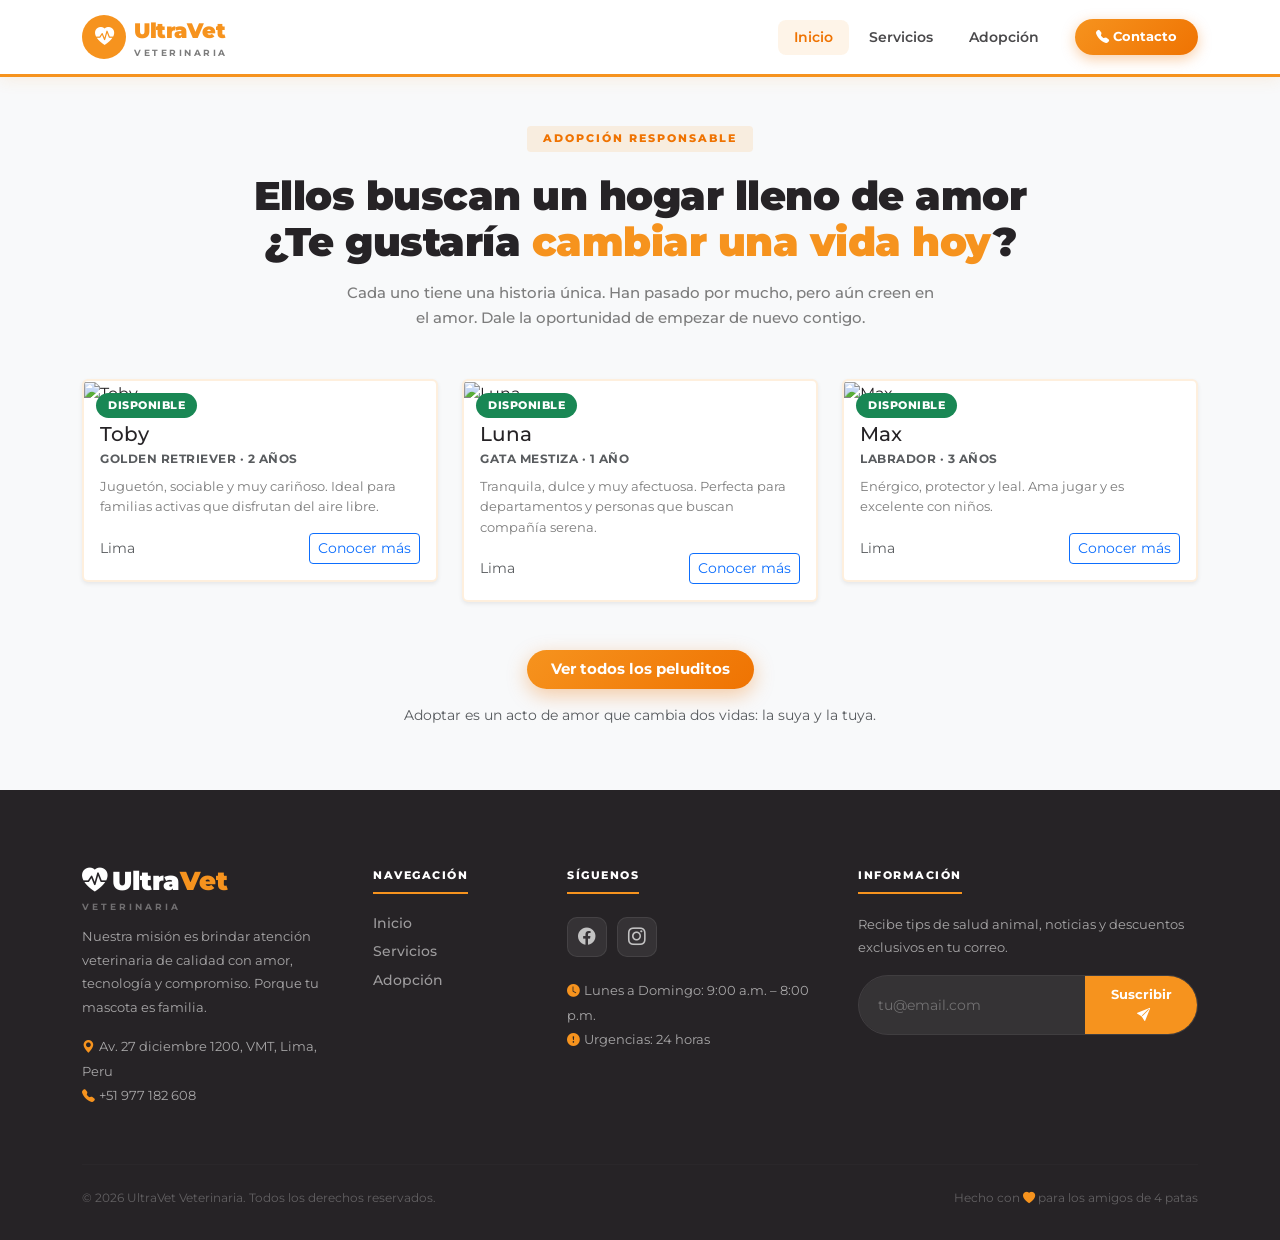
==== adopcion.html @ 9b55ef4b "Create adopcion.html" ====
<!DOCTYPE html>
<html lang="es">
<head>
    <meta charset="UTF-8">
    <meta name="viewport" content="width=device-width, initial-scale=1.0">
    <title>UltraVet - Veterinaria</title>

    <link href="https://cdn.jsdelivr.net/npm/bootstrap@5.3.8/dist/css/bootstrap.min.css" rel="stylesheet" integrity="sha384-sRIl4kxILFvY47J16cr9ZwB07vP4J8+LH7qKQnuqkuIAvNWLzeN8tE5YBujZqJLB" crossorigin="anonymous">
    <link rel="stylesheet" href="https://cdn.jsdelivr.net/npm/bootstrap-icons@1.11.3/font/bootstrap-icons.min.css">
    <link href="https://fonts.googleapis.com/css2?family=Montserrat:wght@400;500;600;700;800;900&display=swap" rel="stylesheet">
    <link rel="stylesheet" href="style.css">
</head>
<body>

<!-- NAVBAR -->
<nav class="navbar navbar-expand-lg sticky-top">
    <div class="container">
        <a class="navbar-brand d-flex align-items-center gap-2 text-decoration-none" href="index.html">
            <div class="brand-logo-wrap"><i class="bi bi-heart-pulse-fill"></i></div>
            <div>
                <div class="brand-name">UltraVet</div>
                <div class="brand-sub">Veterinaria</div>
            </div>
        </a>
        <button class="navbar-toggler border-0" type="button" data-bs-toggle="collapse" data-bs-target="#navMenu">
            <span class="navbar-toggler-icon"></span>
        </button>
        <div class="collapse navbar-collapse" id="navMenu">
            <ul class="navbar-nav ms-auto mb-2 mb-lg-0 align-items-lg-center gap-1">
                <li class="nav-item"><a class="nav-link active" href="index.html">Inicio</a></li>
                <li class="nav-item"><a class="nav-link" href="servicios.html">Servicios</a></li>
                <li class="nav-item"><a class="nav-link" href="adopcion.html">Adopción</a></li>
                <li class="nav-item ms-lg-3">
                    <a class="btn btn-urgencia" href="https://wa.me/51977182608?text=Hola,%20quiero%20información%20sobre%20sus%20servicios" target="_blank">
                        <i class="bi bi-telephone-fill me-1"></i>Contacto
                    </a>
                </li>
            </ul>
        </div>
    </div>
</nav>


<!-- ADOPCIÓN -->
<section id="adopcion" class="py-5 bg-light">
    <div class="container">

        <!-- Encabezado -->
        <div class="text-center mb-5">
            <span class="section-tag"> Adopción responsable</span>
            <h2 class="section-title mt-2">
                Ellos buscan un hogar lleno de amor <br>
                ¿Te gustaría <span>cambiar una vida hoy</span>?
            </h2>
            <p class="section-lead mt-3" style="max-width:600px;margin:0 auto;">
                Cada uno tiene una historia única. Han pasado por mucho, pero aún creen en el amor.
                Dale la oportunidad de empezar de nuevo contigo.
            </p>
        </div>

        <!-- Tarjetas -->
        <div class="row g-4 justify-content-center">

            <!-- Mascota 1 -->
            <div class="col-sm-6 col-md-4">
                <div class="pet-card shadow-sm rounded overflow-hidden position-relative">
                    <span class="pet-badge bg-success">Disponible</span>

                    <img src="https://images.unsplash.com/photo-1537151608828-ea2b11777ee8?w=400&q=80" 
                         alt="Toby" class="img-fluid">

                    <div class="pet-info p-3">
                        <h5 class="mb-1">Toby </h5>
                        <div class="breed text-muted">Golden Retriever · 2 años</div>
                        <p class="mt-2 small">
                            Juguetón, sociable y muy cariñoso. Ideal para familias activas 
                            que disfrutan del aire libre.
                        </p>

                        <div class="d-flex justify-content-between align-items-center mt-3">
                            <span class="text-muted small"> Lima</span>
                            <a href="#" class="btn btn-sm btn-outline-primary">Conocer más</a>
                        </div>
                    </div>
                </div>
            </div>

            <!-- Mascota 2 -->
            <div class="col-sm-6 col-md-4">
                <div class="pet-card shadow-sm rounded overflow-hidden position-relative">
                    <span class="pet-badge bg-success">Disponible</span>

                    <img src="https://images.unsplash.com/photo-1574158622682-e40e69881006?w=400&q=80" 
                         alt="Luna" class="img-fluid">

                    <div class="pet-info p-3">
                        <h5 class="mb-1">Luna </h5>
                        <div class="breed text-muted">Gata mestiza · 1 año</div>
                        <p class="mt-2 small">
                            Tranquila, dulce y muy afectuosa. Perfecta para departamentos 
                            y personas que buscan compañía serena.
                        </p>

                        <div class="d-flex justify-content-between align-items-center mt-3">
                            <span class="text-muted small"> Lima</span>
                            <a href="#" class="btn btn-sm btn-outline-primary">Conocer más</a>
                        </div>
                    </div>
                </div>
            </div>

            <!-- Mascota 3 -->
            <div class="col-sm-6 col-md-4">
                <div class="pet-card shadow-sm rounded overflow-hidden position-relative">
                    <span class="pet-badge bg-success">Disponible</span>

                    <img src="https://images.unsplash.com/photo-1561037404-61cd46aa615b?w=400&q=80" 
                         alt="Max" class="img-fluid">

                    <div class="pet-info p-3">
                        <h5 class="mb-1">Max </h5>
                        <div class="breed text-muted">Labrador · 3 años</div>
                        <p class="mt-2 small">
                            Enérgico, protector y leal. Ama jugar y es excelente con niños.
                        </p>

                        <div class="d-flex justify-content-between align-items-center mt-3">
                            <span class="text-muted small"> Lima</span>
                            <a href="#" class="btn btn-sm btn-outline-primary">Conocer más</a>
                        </div>
                    </div>
                </div>
            </div>

        </div>

        <!-- CTA -->
        <div class="text-center mt-5">
            <a href="adopcion.html" class="btn btn-lg btn-adopcion px-4 py-2">
                 Ver todos los peluditos
            </a>
            <p class="mt-3 text-muted small">
                Adoptar es un acto de amor que cambia dos vidas: la suya y la tuya.
            </p>
        </div>

    </div>
</section>

<!-- FOOTER -->
<footer>
    <div class="container">
        <div class="row g-5">
            <div class="col-lg-3 col-md-6">
                <div class="mb-2">
                    <div class="footer-name"><i class="bi bi-heart-pulse-fill me-1"></i>Ultra<span>Vet</span></div>
                    <div class="footer-sub">Veterinaria</div>
                </div>
                <p style="font-size:.84rem;line-height:1.75;margin-top:.7rem;">Nuestra misión es brindar atención veterinaria de calidad con amor, tecnología y compromiso. Porque tu mascota es familia.</p>
                <p style="font-size:.8rem;margin-top:1rem;line-height:1.9;">
                    <i class="bi bi-geo-alt-fill me-1" style="color:var(--uv-orange)"></i>Av. 27 diciembre 1200, VMT, Lima, Peru<br>
                    <i class="bi bi-telephone-fill me-1" style="color:var(--uv-orange)"></i>+51 977 182 608
                </p>
            </div>
            <div class="col-lg-2 col-md-6">
                <h6>Navegación</h6>
                <a href="index.html">Inicio</a>
                <a href="servicios.html">Servicios</a>
                <a href="adopcion.html">Adopción</a>
            </div>
            <div class="col-lg-3 col-md-6">
                <h6>Síguenos</h6>
                <div class="mt-1 mb-3">
                    <a href="https://www.facebook.com/VeterinariaUltravet/" target="_blank" class="social-icon" title="facebook"><i class="bi bi-facebook"></i></a>
                    <a href="https://www.instagram.com/veterinariaultravet/" target="_blank" class="social-icon" title="instagram"><i class="bi bi-instagram"></i></a>
                </div>
                <p style="font-size:.8rem;line-height:1.9;">
                    <i class="bi bi-clock-fill me-1" style="color:var(--uv-orange)"></i>Lunes a Domingo: 9:00 a.m. – 8:00 p.m.<br>
                    <i class="bi bi-exclamation-circle-fill me-1" style="color:var(--uv-orange)"></i>Urgencias: 24 horas
                </p>
            </div>
            <div class="col-lg-4 col-md-6">
                <h6>Información</h6>
                <p style="font-size:.84rem;line-height:1.7;margin-bottom:1rem;">Recibe tips de salud animal, noticias y descuentos exclusivos en tu correo.</p>
                <div class="newsletter-wrap">
                    <input type="email" class="newsletter-input" placeholder="tu@email.com">
                    <button class="newsletter-btn">Suscribir <i class="bi bi-send-fill ms-1"></i></button>
                </div>
            </div>
        </div>
        <hr class="footer-hr">
        <div class="d-flex flex-column flex-md-row justify-content-between align-items-center footer-bottom">
            <span>© 2026 UltraVet Veterinaria. Todos los derechos reservados.</span>
            <span class="mt-2 mt-md-0">Hecho con <i class="bi bi-heart-fill" style="color:var(--uv-orange)"></i> para los amigos de 4 patas</span>
        </div>
    </div>
</footer>

<script src="https://cdn.jsdelivr.net/npm/bootstrap@5.3.8/dist/js/bootstrap.bundle.min.js" integrity="sha384-FKyoEForCGlyvwx9Hj09JcYn3nv7wiPVlz7YYwJrWVcXK/BmnVDxM+D2scQbITxI" crossorigin="anonymous"></script>
</body>
</html>
---- style.css ----
:root {
    --uv-orange:      #f6931e;
    --uv-orange-dark: #ef7302;
    --uv-brown:       #774f1d;
    --uv-cream:       #fffef9;
    --uv-offwhite:    #fafafa;
    --uv-gray:        #7c7c7c;
    --uv-dark-gray:   #4a494b;
    --uv-black:       #262326;
}
* { box-sizing: border-box; margin: 0; padding: 0; }
body {
    font-family: 'Montserrat', sans-serif;
    background: var(--uv-cream);
    color: var(--uv-black);
    overflow-x: hidden;
}

/* NAVBAR */
.navbar {
    background: #fff;
    border-bottom: 3px solid var(--uv-orange);
    padding: .6rem 0;
    box-shadow: 0 2px 16px rgba(246,147,30,.12);
}
.brand-logo-wrap {
    background: var(--uv-orange);
    width: 44px; height: 44px;
    border-radius: 50%;
    display: flex; align-items: center; justify-content: center;
    font-size: 1.2rem; color: #fff;
}
.brand-name { font-size: 1.3rem; font-weight: 900; color: var(--uv-orange); letter-spacing: -.5px; }
.brand-sub  { font-size: .58rem; font-weight: 700; letter-spacing: 2.5px; text-transform: uppercase; color: var(--uv-gray); }
.nav-link {
    font-weight: 600; font-size: .87rem;
    color: var(--uv-dark-gray) !important;
    padding: .45rem 1rem !important;
    border-radius: 8px; transition: background .2s, color .2s;
}
.nav-link:hover, .nav-link.active {
    background: rgba(246,147,30,.1);
    color: var(--uv-orange-dark) !important;
}
.btn-urgencia {
    background: linear-gradient(135deg,var(--uv-orange),var(--uv-orange-dark));
    color: #fff !important; border-radius: 50px; font-weight: 700; font-size: .82rem;
    padding: .5rem 1.3rem; border: none;
    box-shadow: 0 4px 14px rgba(239,115,2,.35);
    animation: pulseO 2.2s infinite; transition: transform .2s;
}
.btn-urgencia:hover { transform: translateY(-2px); }
@keyframes pulseO {
    0%,100% { box-shadow: 0 4px 14px rgba(239,115,2,.35); }
    50%      { box-shadow: 0 4px 22px rgba(239,115,2,.6); }
}

/* HERO */
#heroCarousel .carousel-item { height: 91vh; min-height: 520px; }
.hero-slide {
    height: 100%; background-size: cover; background-position: center; position: relative;
}
.hero-slide::after {
    content: ''; position: absolute; inset: 0;
    background: linear-gradient(115deg, rgba(38,35,38,.80) 0%, rgba(246,147,30,.15) 60%, rgba(38,35,38,.50) 100%);
}
.hero-content {
    position: absolute; inset: 0; z-index: 5;
    display: flex; align-items: center;
}
.hero-tag {
    display: inline-block; background: var(--uv-orange);
    color: #fff; font-size: .72rem; font-weight: 800;
    letter-spacing: 2px; text-transform: uppercase;
    padding: .3rem 1rem; border-radius: 4px; margin-bottom: 1rem;
}
.hero-content h1 {
    font-size: clamp(2rem,4.5vw,3.5rem); font-weight: 900;
    color: #fff; line-height: 1.12; text-transform: uppercase; letter-spacing: -1px;
}
.hero-content h1 span { color: var(--uv-orange); }
.hero-content p { color: rgba(255,255,255,.84); font-size: 1rem; font-weight: 500; max-width: 500px; line-height: 1.65; }
.btn-hero {
    background: linear-gradient(135deg,var(--uv-orange),var(--uv-orange-dark));
    color: #fff; border-radius: 50px; padding: .75rem 2rem;
    font-weight: 700; font-size: .95rem; border: none;
    box-shadow: 0 6px 20px rgba(239,115,2,.4);
    transition: transform .25s, box-shadow .25s;
    text-decoration: none; display: inline-block; margin-top: 1.2rem;
}
.btn-hero:hover { transform: translateY(-3px); box-shadow: 0 10px 28px rgba(239,115,2,.5); color: #fff; }
.carousel-indicators [data-bs-target] {
    width: 28px; height: 4px; border-radius: 2px; border: none; background: rgba(255,255,255,.35);
}
.carousel-indicators .active { background: var(--uv-orange); width: 42px; }
.slide-1 { background-image: url('https://images.unsplash.com/photo-1628009368231-7bb7cfcb0def?w=1600&q=80'); }
.slide-2 { background-image: url('https://images.unsplash.com/photo-1587300003388-59208cc962cb?w=1600&q=80'); }
.slide-3 { background-image: url('https://images.unsplash.com/photo-1548767797-d8c844163c4c?w=1600&q=80'); }

/* STATS */
.stats-band {
    background: linear-gradient(135deg,var(--uv-orange-dark),var(--uv-orange));
    padding: 2.5rem 0;
}
.stat-num { font-size: 2.4rem; font-weight: 900; color: #fff; line-height: 1; letter-spacing: -1px; }
.stat-label { font-size: .72rem; font-weight: 700; color: rgba(255,255,255,.8); text-transform: uppercase; letter-spacing: 1px; margin-top: .35rem; }

/* SECTIONS */
section { padding: 5rem 0; }
.section-tag {
    display: inline-block; background: rgba(246,147,30,.12);
    color: var(--uv-orange-dark); font-size: .7rem; font-weight: 800;
    letter-spacing: 2px; text-transform: uppercase;
    padding: .3rem 1rem; border-radius: 4px; margin-bottom: .8rem;
}
.section-title {
    font-weight: 900; font-size: clamp(1.8rem,3.2vw,2.5rem);
    letter-spacing: -.5px; line-height: 1.15;
}
.section-title span { color: var(--uv-orange); }
.section-lead { color: var(--uv-gray); font-size: .93rem; line-height: 1.7; font-weight: 500; }

/* SERVICIOS */
#servicios { background: var(--uv-offwhite); }
.servicio-card {
    background: #fff; border: 2px solid transparent;
    border-radius: 18px; overflow: hidden;
    box-shadow: 0 2px 18px rgba(0,0,0,.06);
    transition: transform .3s, border-color .3s, box-shadow .3s; height: 100%;
}
.servicio-card:hover { transform: translateY(-8px); border-color: var(--uv-orange); box-shadow: 0 16px 40px rgba(246,147,30,.18); }
.servicio-top {
    background: linear-gradient(135deg,var(--uv-orange),var(--uv-orange-dark));
    padding: 2rem; position: relative; overflow: hidden;
}
.servicio-top::before {
    content: ''; position: absolute; right: -20px; top: -20px;
    width: 90px; height: 90px; border-radius: 50%; background: rgba(255,255,255,.12);
}
.servicio-icon { font-size: 2.2rem; color: #fff; position: relative; z-index: 1; }
.servicio-body { padding: 1.6rem; }
.servicio-body h5 { font-weight: 800; font-size: 1.05rem; margin-bottom: .5rem; }
.servicio-body p { font-size: .86rem; color: var(--uv-gray); line-height: 1.65; }
.btn-outline-orange {
    border: 2px solid var(--uv-orange); color: var(--uv-orange-dark);
    border-radius: 50px; font-weight: 700; font-size: .82rem;
    padding: .42rem 1.3rem; background: transparent;
    transition: all .25s; text-decoration: none; display: inline-block; margin-top: .8rem;
}
.btn-outline-orange:hover { background: var(--uv-orange); color: #fff; }

/* ADOPCIÓN */
#adopcion { background: #fff9f2; }
.pet-card {
    border-radius: 20px; overflow: hidden;
    border: 2px solid rgba(246,147,30,.15);
    box-shadow: 0 4px 20px rgba(0,0,0,.07);
    transition: transform .3s, border-color .3s; background: #fff;
}
.pet-card:hover { transform: translateY(-7px); border-color: var(--uv-orange); }
.pet-card img { height: 210px; object-fit: cover; width: 100%; }
.pet-badge {
    position: absolute; top: 12px; left: 12px;
    background: var(--uv-orange); color: #fff;
    font-size: .68rem; font-weight: 800; padding: .25rem .75rem;
    border-radius: 50px; letter-spacing: .5px; text-transform: uppercase;
}
.pet-info { padding: 1.2rem 1.4rem 1.5rem; }
.pet-info h6 { font-weight: 800; font-size: .98rem; margin-bottom: .15rem; }
.pet-info .breed { font-size: .75rem; color: var(--uv-orange-dark); font-weight: 700; text-transform: uppercase; letter-spacing: .5px; }
.pet-info p { font-size: .82rem; color: var(--uv-gray); margin-top: .5rem; line-height: 1.55; }
.btn-adopcion {
    background: linear-gradient(135deg,var(--uv-orange),var(--uv-orange-dark));
    color: #fff; border-radius: 50px; padding: .75rem 2.2rem;
    font-weight: 700; border: none; font-size: .95rem;
    box-shadow: 0 6px 20px rgba(239,115,2,.35);
    transition: transform .25s, box-shadow .25s;
    text-decoration: none; display: inline-block;
}
.btn-adopcion:hover { transform: translateY(-3px); box-shadow: 0 10px 28px rgba(239,115,2,.5); color: #fff; }


/* FOOTER */
footer { background: var(--uv-black); color: rgba(255,255,255,.6); padding: 4.5rem 0 2rem; }
.footer-name { font-size: 1.6rem; font-weight: 900; color: #fff; }
.footer-name span { color: var(--uv-orange); }
.footer-sub { font-size: .58rem; font-weight: 700; letter-spacing: 3px; text-transform: uppercase; color: rgba(255,255,255,.35); }
footer h6 {
    color: #fff; font-weight: 800; text-transform: uppercase;
    letter-spacing: 1.5px; font-size: .7rem; margin-bottom: 1.2rem;
    padding-bottom: .6rem; border-bottom: 2px solid var(--uv-orange); display: inline-block;
}
footer a {
    color: rgba(255,255,255,.55); text-decoration: none; font-size: .85rem;
    font-weight: 500; display: block; margin-bottom: .5rem;
    transition: color .2s, padding-left .2s;
}
footer a:hover { color: var(--uv-orange); padding-left: 4px; }
.social-icon {
    display: inline-flex; align-items: center; justify-content: center;
    width: 40px; height: 40px; border-radius: 10px;
    background: rgba(255,255,255,.07); color: rgba(255,255,255,.7) !important;
    font-size: 1.1rem; margin-right: .4rem; margin-bottom: .4rem;
    transition: background .2s, transform .2s;
    text-decoration: none !important; border: 1px solid rgba(255,255,255,.08); padding: 0 !important;
}
.social-icon:hover { background: var(--uv-orange); color: #fff !important; transform: translateY(-3px); }
.newsletter-wrap { display: flex; border-radius: 50px; overflow: hidden; border: 1px solid rgba(255,255,255,.12); }
.newsletter-input {
    background: rgba(255,255,255,.07); border: none; padding: .6rem 1.2rem;
    flex: 1; color: #fff; font-size: .85rem; font-family: 'Montserrat', sans-serif; outline: none;
}
.newsletter-input::placeholder { color: rgba(255,255,255,.3); }
.newsletter-btn {
    background: var(--uv-orange); color: #fff; border: none;
    padding: .6rem 1.1rem; font-weight: 700; font-size: .82rem;
    cursor: pointer; font-family: 'Montserrat', sans-serif; transition: background .2s;
}
.newsletter-btn:hover { background: var(--uv-orange-dark); }
.footer-hr { border-color: rgba(255,255,255,.08); margin: 2.5rem 0 1.5rem; }
.footer-bottom { font-size: .76rem; color: rgba(255,255,255,.28); }

@media (max-width:768px) {
    #heroCarousel .carousel-item { height: 72vh; }
    section { padding: 3.5rem 0; }
}
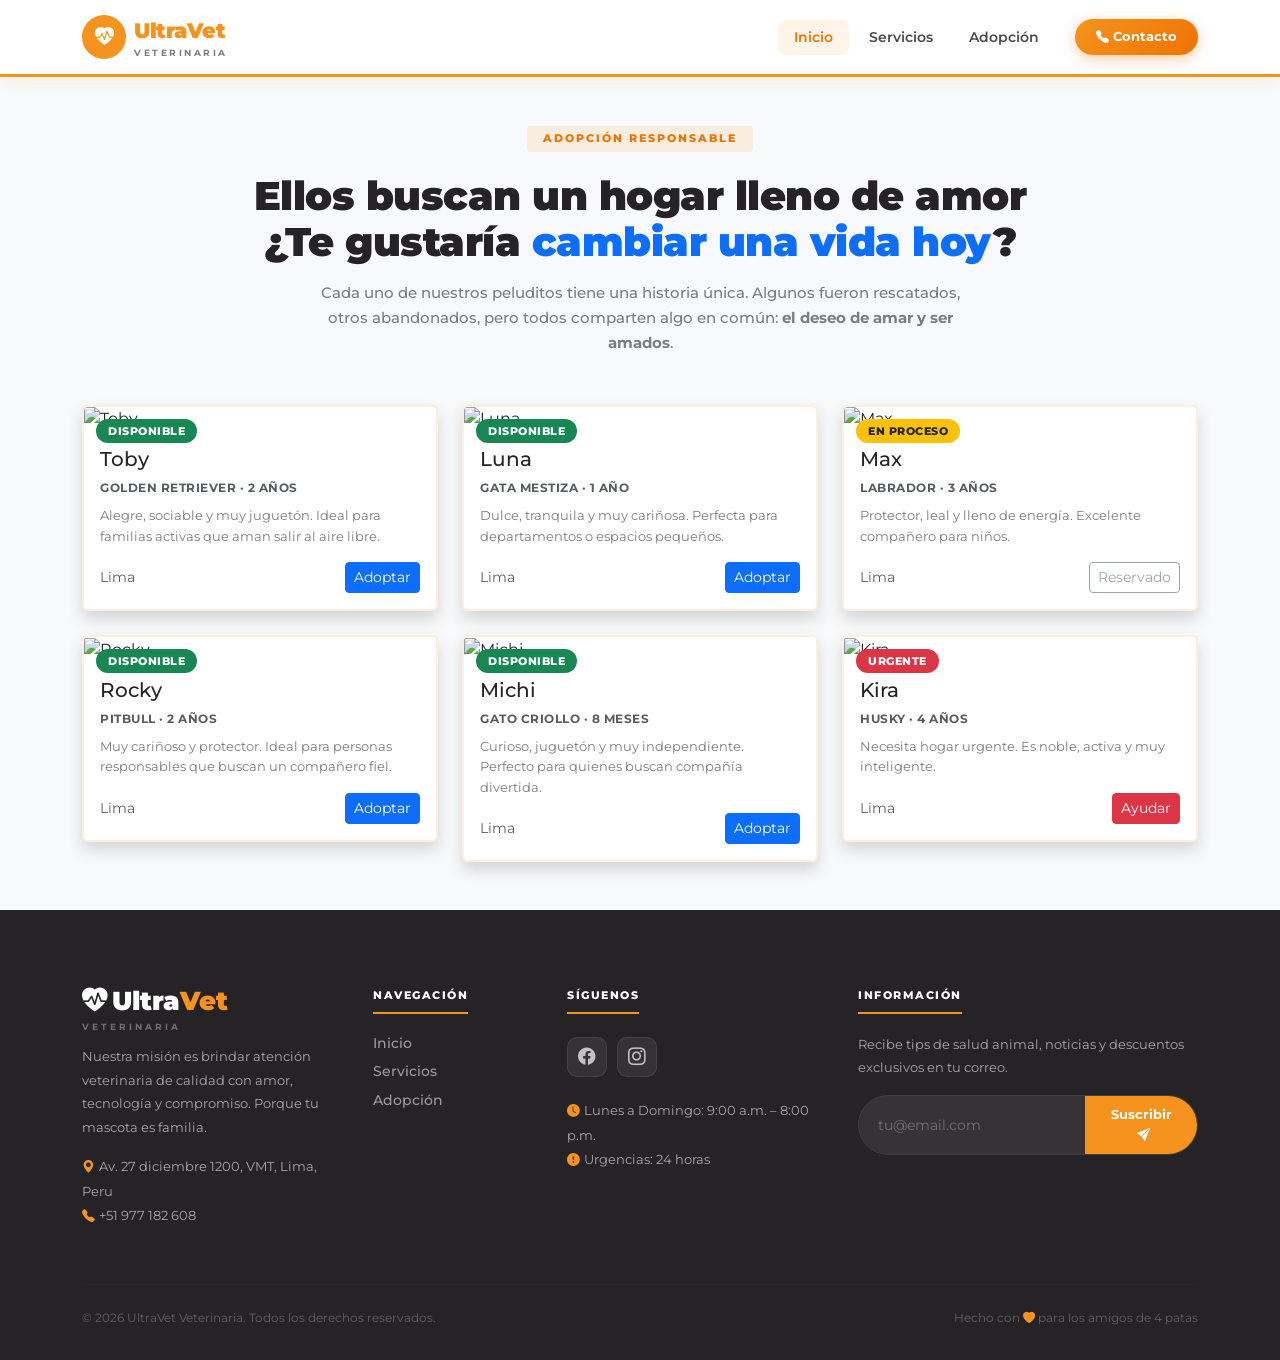
==== commit 02db474c: "Update adopcion.html" ====
--- a/adopcion.html
+++ b/adopcion.html
@@ -50,11 +50,12 @@
             <span class="section-tag"> Adopción responsable</span>
             <h2 class="section-title mt-2">
                 Ellos buscan un hogar lleno de amor <br>
-                ¿Te gustaría <span>cambiar una vida hoy</span>?
+                ¿Te gustaría <span class="text-primary">cambiar una vida hoy</span>?
             </h2>
-            <p class="section-lead mt-3" style="max-width:600px;margin:0 auto;">
-                Cada uno tiene una historia única. Han pasado por mucho, pero aún creen en el amor.
-                Dale la oportunidad de empezar de nuevo contigo.
+            <p class="section-lead mt-3" style="max-width:650px;margin:0 auto;">
+                Cada uno de nuestros peluditos tiene una historia única. Algunos fueron rescatados,
+                otros abandonados, pero todos comparten algo en común: 
+                <strong>el deseo de amar y ser amados</strong>.
             </p>
         </div>
 
@@ -63,23 +64,18 @@
 
             <!-- Mascota 1 -->
             <div class="col-sm-6 col-md-4">
-                <div class="pet-card shadow-sm rounded overflow-hidden position-relative">
-                    <span class="pet-badge bg-success">Disponible</span>
-
-                    <img src="https://images.unsplash.com/photo-1537151608828-ea2b11777ee8?w=400&q=80" 
-                         alt="Toby" class="img-fluid">
-
-                    <div class="pet-info p-3">
-                        <h5 class="mb-1">Toby </h5>
+                <div class="pet-card shadow rounded overflow-hidden position-relative">
+                    <span class="pet-badge bg-success">Disponible</span>
+                    <img src="https://images.unsplash.com/photo-1537151608828-ea2b11777ee8?w=400&q=80" alt="Toby" class="img-fluid">
+                    <div class="pet-info p-3">
+                        <h5>Toby</h5>
                         <div class="breed text-muted">Golden Retriever · 2 años</div>
-                        <p class="mt-2 small">
-                            Juguetón, sociable y muy cariñoso. Ideal para familias activas 
-                            que disfrutan del aire libre.
-                        </p>
-
-                        <div class="d-flex justify-content-between align-items-center mt-3">
-                            <span class="text-muted small"> Lima</span>
-                            <a href="#" class="btn btn-sm btn-outline-primary">Conocer más</a>
+                        <p class="small mt-2">
+                            Alegre, sociable y muy juguetón. Ideal para familias activas que aman salir al aire libre.
+                        </p>
+                        <div class="d-flex justify-content-between align-items-center">
+                            <span class="text-muted small"> Lima</span>
+                            <a href="#" class="btn btn-sm btn-primary">Adoptar</a>
                         </div>
                     </div>
                 </div>
@@ -87,23 +83,18 @@
 
             <!-- Mascota 2 -->
             <div class="col-sm-6 col-md-4">
-                <div class="pet-card shadow-sm rounded overflow-hidden position-relative">
-                    <span class="pet-badge bg-success">Disponible</span>
-
-                    <img src="https://images.unsplash.com/photo-1574158622682-e40e69881006?w=400&q=80" 
-                         alt="Luna" class="img-fluid">
-
-                    <div class="pet-info p-3">
-                        <h5 class="mb-1">Luna </h5>
+                <div class="pet-card shadow rounded overflow-hidden position-relative">
+                    <span class="pet-badge bg-success">Disponible</span>
+                    <img src="https://images.unsplash.com/photo-1574158622682-e40e69881006?w=400&q=80" alt="Luna" class="img-fluid">
+                    <div class="pet-info p-3">
+                        <h5>Luna</h5>
                         <div class="breed text-muted">Gata mestiza · 1 año</div>
-                        <p class="mt-2 small">
-                            Tranquila, dulce y muy afectuosa. Perfecta para departamentos 
-                            y personas que buscan compañía serena.
-                        </p>
-
-                        <div class="d-flex justify-content-between align-items-center mt-3">
-                            <span class="text-muted small"> Lima</span>
-                            <a href="#" class="btn btn-sm btn-outline-primary">Conocer más</a>
+                        <p class="small mt-2">
+                            Dulce, tranquila y muy cariñosa. Perfecta para departamentos o espacios pequeños.
+                        </p>
+                        <div class="d-flex justify-content-between align-items-center">
+                            <span class="text-muted small"> Lima</span>
+                            <a href="#" class="btn btn-sm btn-primary">Adoptar</a>
                         </div>
                     </div>
                 </div>
@@ -111,40 +102,83 @@
 
             <!-- Mascota 3 -->
             <div class="col-sm-6 col-md-4">
-                <div class="pet-card shadow-sm rounded overflow-hidden position-relative">
-                    <span class="pet-badge bg-success">Disponible</span>
-
-                    <img src="https://images.unsplash.com/photo-1561037404-61cd46aa615b?w=400&q=80" 
-                         alt="Max" class="img-fluid">
-
-                    <div class="pet-info p-3">
-                        <h5 class="mb-1">Max </h5>
+                <div class="pet-card shadow rounded overflow-hidden position-relative">
+                    <span class="pet-badge bg-warning text-dark">En proceso</span>
+                    <img src="https://images.unsplash.com/photo-1561037404-61cd46aa615b?w=400&q=80" alt="Max" class="img-fluid">
+                    <div class="pet-info p-3">
+                        <h5>Max</h5>
                         <div class="breed text-muted">Labrador · 3 años</div>
-                        <p class="mt-2 small">
-                            Enérgico, protector y leal. Ama jugar y es excelente con niños.
-                        </p>
-
-                        <div class="d-flex justify-content-between align-items-center mt-3">
-                            <span class="text-muted small"> Lima</span>
-                            <a href="#" class="btn btn-sm btn-outline-primary">Conocer más</a>
-                        </div>
-                    </div>
-                </div>
-            </div>
-
-        </div>
-
-        <!-- CTA -->
-        <div class="text-center mt-5">
-            <a href="adopcion.html" class="btn btn-lg btn-adopcion px-4 py-2">
-                 Ver todos los peluditos
-            </a>
-            <p class="mt-3 text-muted small">
-                Adoptar es un acto de amor que cambia dos vidas: la suya y la tuya.
-            </p>
-        </div>
-
-    </div>
+                        <p class="small mt-2">
+                            Protector, leal y lleno de energía. Excelente compañero para niños.
+                        </p>
+                        <div class="d-flex justify-content-between align-items-center">
+                            <span class="text-muted small"> Lima</span>
+                            <a href="#" class="btn btn-sm btn-outline-secondary disabled">Reservado</a>
+                        </div>
+                    </div>
+                </div>
+            </div>
+
+            <!-- Mascota 4 -->
+            <div class="col-sm-6 col-md-4">
+                <div class="pet-card shadow rounded overflow-hidden position-relative">
+                    <span class="pet-badge bg-success">Disponible</span>
+                    <img src="https://images.unsplash.com/photo-1518717758536-85ae29035b6d?w=400&q=80" alt="Rocky" class="img-fluid">
+                    <div class="pet-info p-3">
+                        <h5>Rocky</h5>
+                        <div class="breed text-muted">Pitbull · 2 años</div>
+                        <p class="small mt-2">
+                            Muy cariñoso y protector. Ideal para personas responsables que buscan un compañero fiel.
+                        </p>
+                        <div class="d-flex justify-content-between align-items-center">
+                            <span class="text-muted small"> Lima</span>
+                            <a href="#" class="btn btn-sm btn-primary">Adoptar</a>
+                        </div>
+                    </div>
+                </div>
+            </div>
+
+            <!-- Mascota 5 -->
+            <div class="col-sm-6 col-md-4">
+                <div class="pet-card shadow rounded overflow-hidden position-relative">
+                    <span class="pet-badge bg-success">Disponible</span>
+                    <img src="https://images.unsplash.com/photo-1518791841217-8f162f1e1131?w=400&q=80" alt="Michi" class="img-fluid">
+                    <div class="pet-info p-3">
+                        <h5>Michi</h5>
+                        <div class="breed text-muted">Gato criollo · 8 meses</div>
+                        <p class="small mt-2">
+                            Curioso, juguetón y muy independiente. Perfecto para quienes buscan compañía divertida.
+                        </p>
+                        <div class="d-flex justify-content-between align-items-center">
+                            <span class="text-muted small"> Lima</span>
+                            <a href="#" class="btn btn-sm btn-primary">Adoptar</a>
+                        </div>
+                    </div>
+                </div>
+            </div>
+
+            <!-- Mascota 6 -->
+            <div class="col-sm-6 col-md-4">
+                <div class="pet-card shadow rounded overflow-hidden position-relative">
+                    <span class="pet-badge bg-danger">Urgente</span>
+                    <img src="https://images.unsplash.com/photo-1558788353-f76d92427f16?w=400&q=80" alt="Kira" class="img-fluid">
+                    <div class="pet-info p-3">
+                        <h5>Kira</h5>
+                        <div class="breed text-muted">Husky · 4 años</div>
+                        <p class="small mt-2">
+                            Necesita hogar urgente. Es noble, activa y muy inteligente.
+                        </p>
+                        <div class="d-flex justify-content-between align-items-center">
+                            <span class="text-muted small"> Lima</span>
+                            <a href="#" class="btn btn-sm btn-danger">Ayudar</a>
+                        </div>
+                    </div>
+                </div>
+            </div>
+
+        </div>
+
+        
 </section>
 
 <!-- FOOTER -->
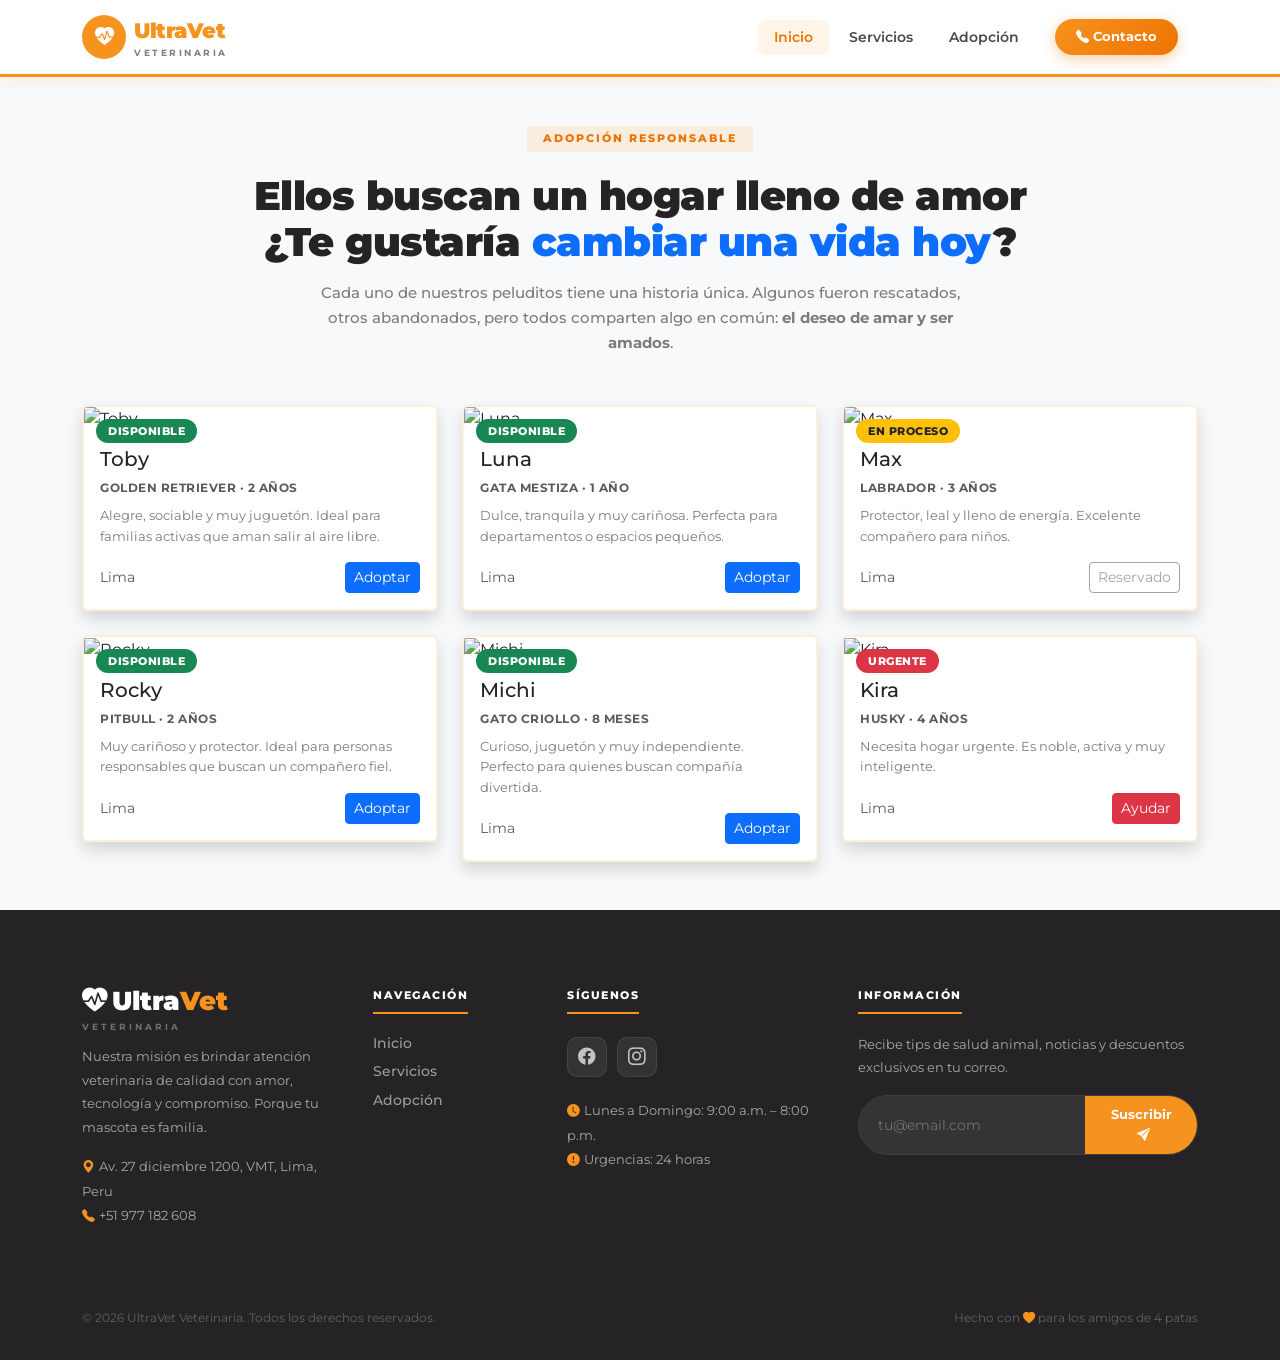
==== commit 8c73dfd3: "Navegacion igual en todas las paginas" ====
--- a/adopcion.html
+++ b/adopcion.html
@@ -12,7 +12,7 @@
 </head>
 <body>
 
-<!-- NAVBAR -->
+<!-- NAVBAR --> 
 <nav class="navbar navbar-expand-lg sticky-top">
     <div class="container">
         <a class="navbar-brand d-flex align-items-center gap-2 text-decoration-none" href="index.html">
@@ -25,6 +25,12 @@
         <button class="navbar-toggler border-0" type="button" data-bs-toggle="collapse" data-bs-target="#navMenu">
             <span class="navbar-toggler-icon"></span>
         </button>
+        <script>
+            function logout() {
+                localStorage.removeItem("logueado");
+                window.location.href = "login.html";
+            }
+        </script>
         <div class="collapse navbar-collapse" id="navMenu">
             <ul class="navbar-nav ms-auto mb-2 mb-lg-0 align-items-lg-center gap-1">
                 <li class="nav-item"><a class="nav-link active" href="index.html">Inicio</a></li>
@@ -35,10 +41,41 @@
                         <i class="bi bi-telephone-fill me-1"></i>Contacto
                     </a>
                 </li>
+                <li class="nav-item ms-lg-3" id="authArea"></li>
             </ul>
         </div>
     </div>
 </nav>
+    <!-- MODAL LOGIN / REGISTER -->
+    <div class="modal fade" id="authModal">
+        <div class="modal-dialog">
+            <div class="modal-content p-4 rounded-4">
+
+                <h4 class="text-center mb-3">Cuenta UltraVet</h4>
+
+                <!-- LOGIN -->
+                <form id="loginForm">
+                    <input type="text" id="loginUser" class="form-control mb-2" placeholder="Usuario" required>
+                    <input type="password" id="loginPass" class="form-control mb-2" placeholder="Contraseña" required>
+                    <button class="btn btn-hero w-100">Ingresar</button>
+                </form>
+
+                <!-- REGISTER -->
+                <form id="registerForm" style="display:none;">
+                    <input type="text" id="regUser" class="form-control mb-2" placeholder="Usuario" required>
+                    <input type="password" id="regPass" class="form-control mb-2" placeholder="Contraseña" required>
+                    <button class="btn btn-success w-100">Registrarse</button>
+                </form>
+
+                <p id="mensaje" class="text-center mt-2 text-danger" style="display:none;"></p>
+
+                <button class="btn btn-link mt-2" onclick="toggleAuth()" id="toggleBtn">
+                    ¿No tienes cuenta? Regístrate
+                </button>
+
+            </div>
+        </div>
+    </div>
 
 
 <!-- ADOPCIÓN -->
@@ -231,5 +268,6 @@
 </footer>
 
 <script src="https://cdn.jsdelivr.net/npm/bootstrap@5.3.8/dist/js/bootstrap.bundle.min.js" integrity="sha384-FKyoEForCGlyvwx9Hj09JcYn3nv7wiPVlz7YYwJrWVcXK/BmnVDxM+D2scQbITxI" crossorigin="anonymous"></script>
+<script src="js/auth.js" defer></script>
 </body>
 </html>
--- a/style.css
+++ b/style.css
@@ -223,4 +223,24 @@
 @media (max-width:768px) {
     #heroCarousel .carousel-item { height: 72vh; }
     section { padding: 3.5rem 0; }
-}+}
+
+.btn-login-custom{
+    border: 2px solid var(--uv-orange);
+    color: var(--uv-orange-dark);
+    background: transparent;
+    border-radius: 50px;
+    font-weight: 700;
+    font-size: .85rem;
+    padding: .45rem 1.3rem;
+    transition: all .25s ease;
+    display: inline-flex;
+    align-items: center;
+}
+
+.btn-login-custom:hover{
+    background: linear-gradient(135deg,var(--uv-orange),var(--uv-orange-dark));
+    color: #fff;
+    box-shadow: 0 6px 18px rgba(239,115,2,.35);
+    transform: translateY(-2px);
+}   
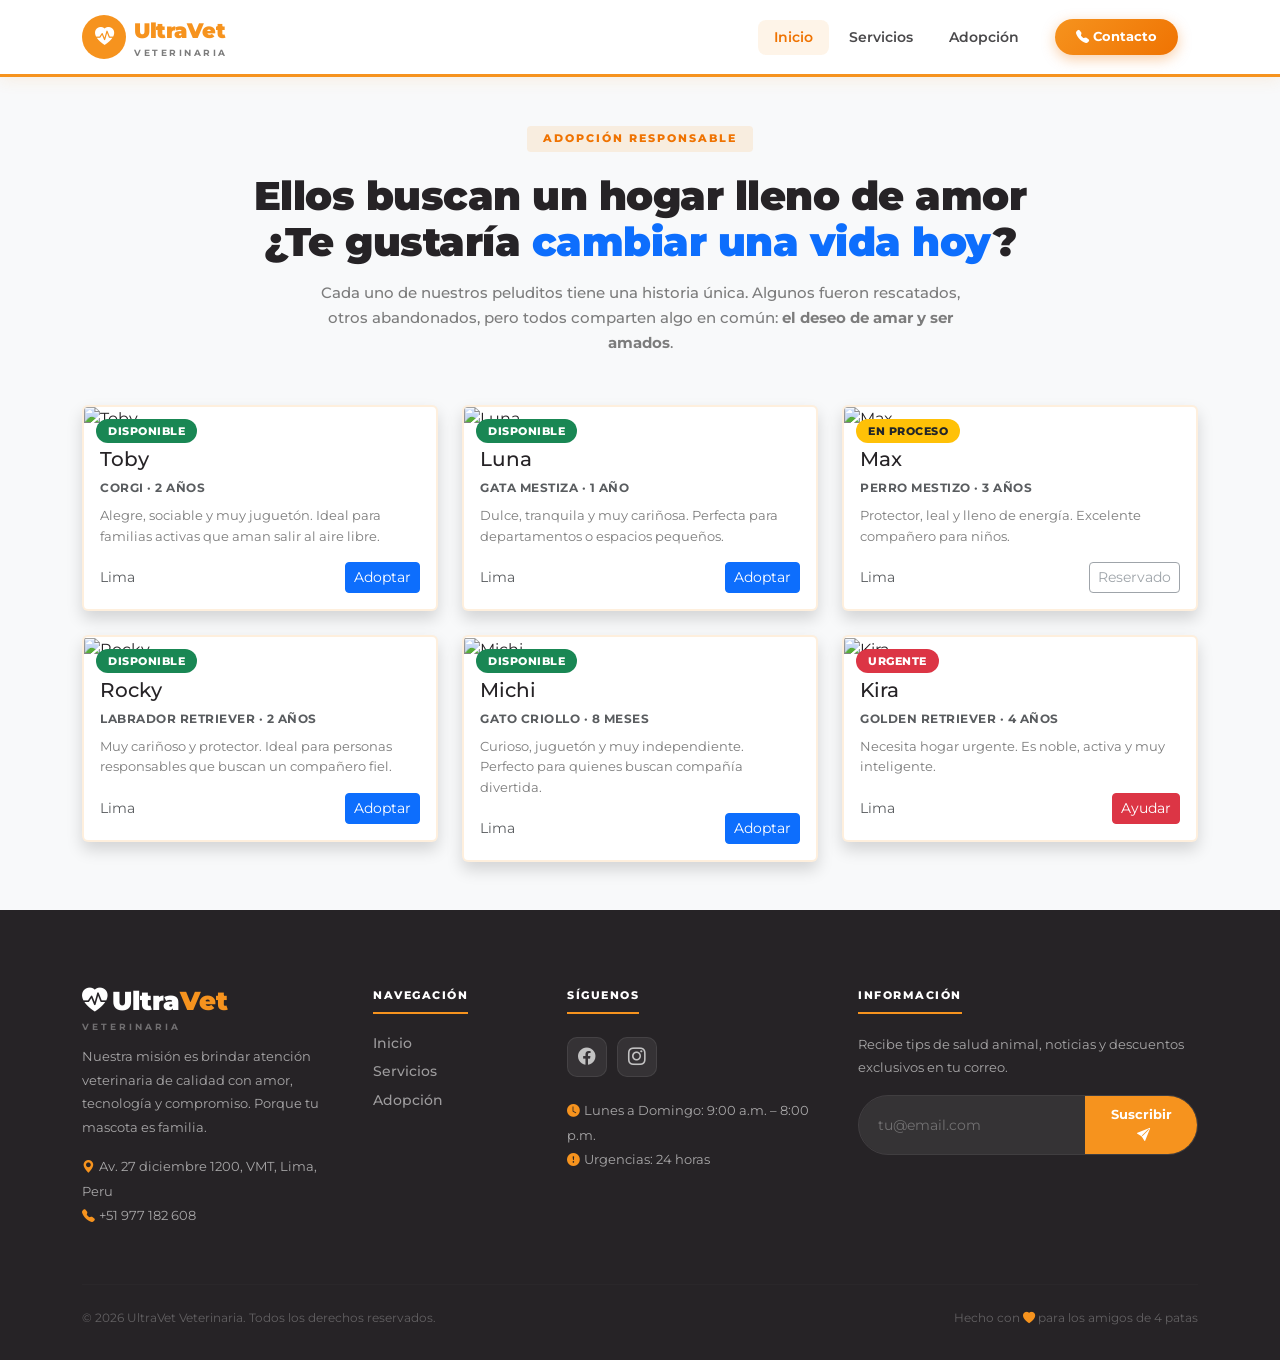
==== commit ca373116: "axt" ====
--- a/adopcion.html
+++ b/adopcion.html
@@ -103,10 +103,11 @@
             <div class="col-sm-6 col-md-4">
                 <div class="pet-card shadow rounded overflow-hidden position-relative">
                     <span class="pet-badge bg-success">Disponible</span>
-                    <img src="https://images.unsplash.com/photo-1537151608828-ea2b11777ee8?w=400&q=80" alt="Toby" class="img-fluid">
+                    <img src="https://images.unsplash.com/photo-1537151608828-ea2b11777ee8?w=400&q=80"
+                     alt="Toby" class="img-fluid">
                     <div class="pet-info p-3">
                         <h5>Toby</h5>
-                        <div class="breed text-muted">Golden Retriever · 2 años</div>
+                        <div class="breed text-muted">Corgi · 2 años</div>
                         <p class="small mt-2">
                             Alegre, sociable y muy juguetón. Ideal para familias activas que aman salir al aire libre.
                         </p>
@@ -144,7 +145,7 @@
                     <img src="https://images.unsplash.com/photo-1561037404-61cd46aa615b?w=400&q=80" alt="Max" class="img-fluid">
                     <div class="pet-info p-3">
                         <h5>Max</h5>
-                        <div class="breed text-muted">Labrador · 3 años</div>
+                        <div class="breed text-muted">Perro Mestizo · 3 años</div>
                         <p class="small mt-2">
                             Protector, leal y lleno de energía. Excelente compañero para niños.
                         </p>
@@ -163,7 +164,7 @@
                     <img src="https://images.unsplash.com/photo-1518717758536-85ae29035b6d?w=400&q=80" alt="Rocky" class="img-fluid">
                     <div class="pet-info p-3">
                         <h5>Rocky</h5>
-                        <div class="breed text-muted">Pitbull · 2 años</div>
+                        <div class="breed text-muted">Labrador Retriever · 2 años</div>
                         <p class="small mt-2">
                             Muy cariñoso y protector. Ideal para personas responsables que buscan un compañero fiel.
                         </p>
@@ -201,7 +202,7 @@
                     <img src="https://images.unsplash.com/photo-1558788353-f76d92427f16?w=400&q=80" alt="Kira" class="img-fluid">
                     <div class="pet-info p-3">
                         <h5>Kira</h5>
-                        <div class="breed text-muted">Husky · 4 años</div>
+                        <div class="breed text-muted">Golden Retriever · 4 años</div>
                         <p class="small mt-2">
                             Necesita hogar urgente. Es noble, activa y muy inteligente.
                         </p>
